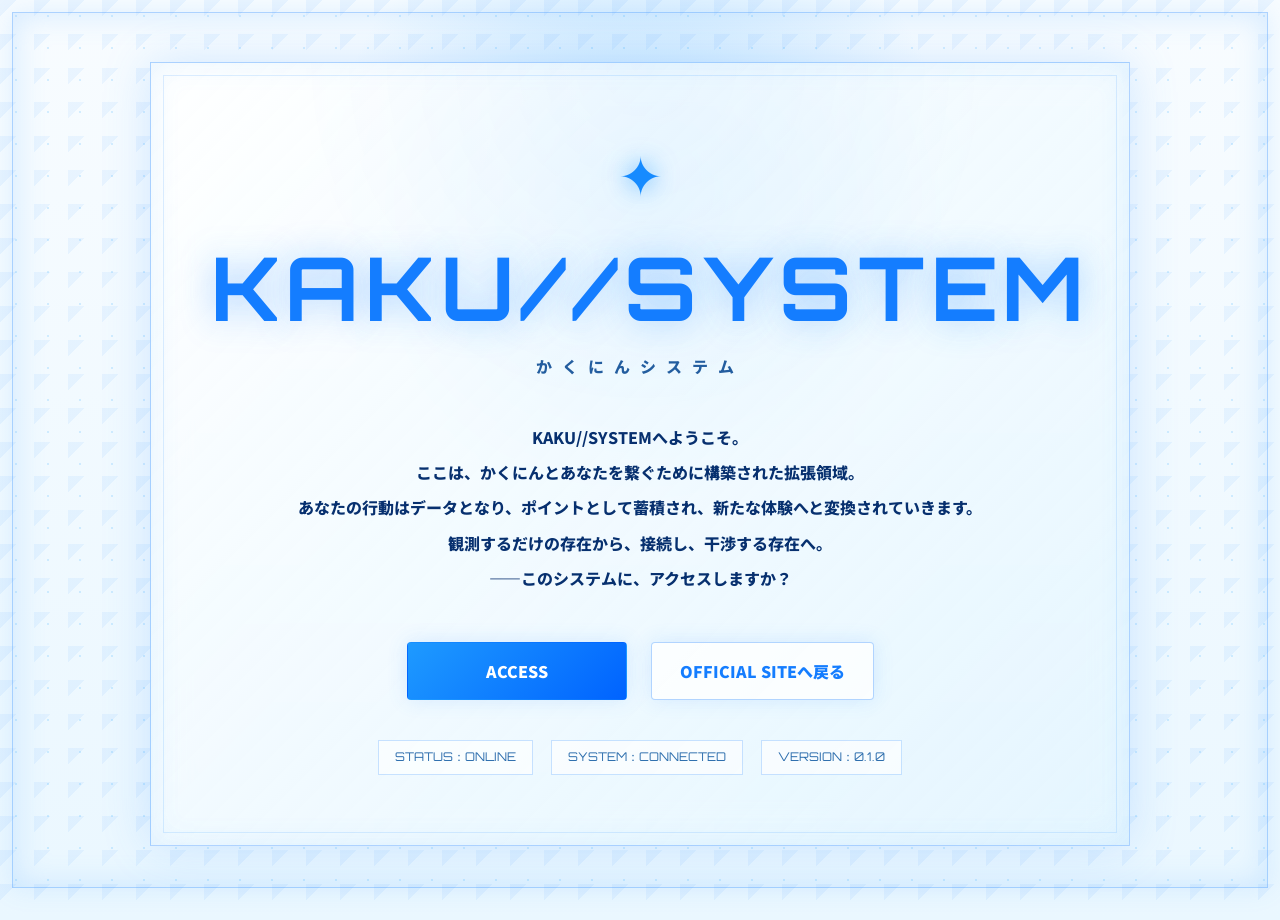
==== Kakunin-site/system/index.html @ 19a6462c "Add files via upload" ====
<!DOCTYPE html>
<html lang="ja">
<head>
  <meta charset="UTF-8">
  <meta name="viewport" content="width=device-width, initial-scale=1.0">
  <title>KAKU//SYSTEM</title>

  <link href="https://fonts.googleapis.com/css2?family=Orbitron:wght@500;700;800&family=Noto+Sans+JP:wght@400;600;700;800&display=swap" rel="stylesheet">

  <style>
    * {
      margin: 0;
      padding: 0;
      box-sizing: border-box;
    }

    body {
      min-height: 100vh;
      font-family: "Noto Sans JP", sans-serif;
      color: #07306f;
      background:
        radial-gradient(circle at 50% 20%, rgba(60, 170, 255, 0.32), transparent 32%),
        linear-gradient(180deg, #f8fcff, #eaf7ff);
      overflow: hidden;
    }

    body::before {
      content: "";
      position: fixed;
      inset: 0;
      background:
        linear-gradient(135deg, rgba(0,119,255,0.055) 25%, transparent 25%) 0 0 / 34px 34px,
        radial-gradient(circle, rgba(0,153,255,0.14) 1px, transparent 1px) 0 0 / 32px 32px;
      pointer-events: none;
    }

    .frame {
      position: fixed;
      inset: 12px;
      border: 1px solid rgba(80, 160, 255, 0.45);
      box-shadow:
        inset 0 0 32px rgba(80,170,255,0.22),
        0 0 24px rgba(80,170,255,0.15);
      pointer-events: none;
    }

    .system {
      position: relative;
      width: min(1200px, calc(100% - 40px));
      min-height: calc(100vh - 40px);
      margin: 20px auto;
      padding: 42px;
      display: grid;
      place-items: center;
    }

    .panel {
      position: relative;
      width: 100%;
      max-width: 980px;
      padding: 70px 60px;
      text-align: center;
      border: 1px solid rgba(70,150,255,0.42);
      background:
        linear-gradient(135deg, rgba(255,255,255,0.88), rgba(225,245,255,0.62)),
        radial-gradient(circle at 50% 0%, rgba(80,170,255,0.22), transparent 38%);
      backdrop-filter: blur(18px);
      box-shadow:
        inset 0 0 30px rgba(80,170,255,0.12),
        0 0 46px rgba(60,150,255,0.2);
      overflow: hidden;
    }

    .panel::before {
      content: "";
      position: absolute;
      inset: 12px;
      border: 1px solid rgba(80,160,255,0.18);
      pointer-events: none;
    }

    .mark {
      font-size: 54px;
      color: #168bff;
      text-shadow: 0 0 24px rgba(0,140,255,0.65);
      margin-bottom: 20px;
    }

    h1 {
      font-family: "Orbitron", sans-serif;
      font-size: clamp(42px, 7vw, 88px);
      letter-spacing: 6px;
      color: #147dff;
      text-shadow: 0 0 34px rgba(40,140,255,0.38);
    }

    .kana {
      margin-top: 12px;
      letter-spacing: 10px;
      font-weight: 800;
      color: #235d9f;
    }

    .copy {
      margin: 42px auto 0;
      max-width: 720px;
      line-height: 2.2;
      font-weight: 800;
      font-size: 16px;
    }

    .buttons {
      margin-top: 46px;
      display: flex;
      justify-content: center;
      gap: 24px;
      flex-wrap: wrap;
    }

    a {
      text-decoration: none;
    }

    .btn {
      min-width: 220px;
      padding: 16px 28px;
      display: inline-flex;
      justify-content: center;
      align-items: center;
      border: 1px solid rgba(65,150,255,0.4);
      border-radius: 4px;
      font-weight: 900;
      color: #147dff;
      background: rgba(255,255,255,0.76);
      box-shadow: 0 0 20px rgba(60,150,255,0.16);
      transition: 0.25s;
    }

    .btn.primary {
      color: #fff;
      background: linear-gradient(135deg, #1e9aff, #0063ff);
      border-color: transparent;
    }

    .btn:hover {
      transform: translateY(-3px);
      box-shadow: 0 0 34px rgba(40,140,255,0.34);
    }

    .status {
      margin-top: 40px;
      display: flex;
      justify-content: center;
      gap: 18px;
      flex-wrap: wrap;
      font-family: "Orbitron", sans-serif;
      font-size: 12px;
      color: #2c6dad;
    }

    .status span {
      padding: 8px 16px;
      border: 1px solid rgba(65,150,255,0.28);
      background: rgba(255,255,255,0.62);
    }

    @media (max-width: 600px) {
      .panel {
        padding: 50px 24px;
      }

      h1 {
        letter-spacing: 3px;
      }

      .btn {
        width: 100%;
      }
    }
  </style>
</head>

<body>
  <div class="frame"></div>

  <main class="system">
    <section class="panel">
      <div class="mark">✦</div>

      <h1>KAKU//SYSTEM</h1>
      <p class="kana">かくにんシステム</p>

      <div class="copy">
        <p>KAKU//SYSTEMへようこそ。</p>
        <p>ここは、かくにんとあなたを繋ぐために構築された拡張領域。</p>
        <p>あなたの行動はデータとなり、ポイントとして蓄積され、新たな体験へと変換されていきます。</p>
        <p>観測するだけの存在から、接続し、干渉する存在へ。</p>
        <p>——このシステムに、アクセスしますか？</p>
      </div>

      <div class="buttons">
        <a class="btn primary" href="#">ACCESS</a>
        <a class="btn" href="../index.html">OFFICIAL SITEへ戻る</a>
      </div>

      <div class="status">
        <span>STATUS：ONLINE</span>
        <span>SYSTEM：CONNECTED</span>
        <span>VERSION：0.1.0</span>
      </div>
    </section>
  </main>
</body>
</html>
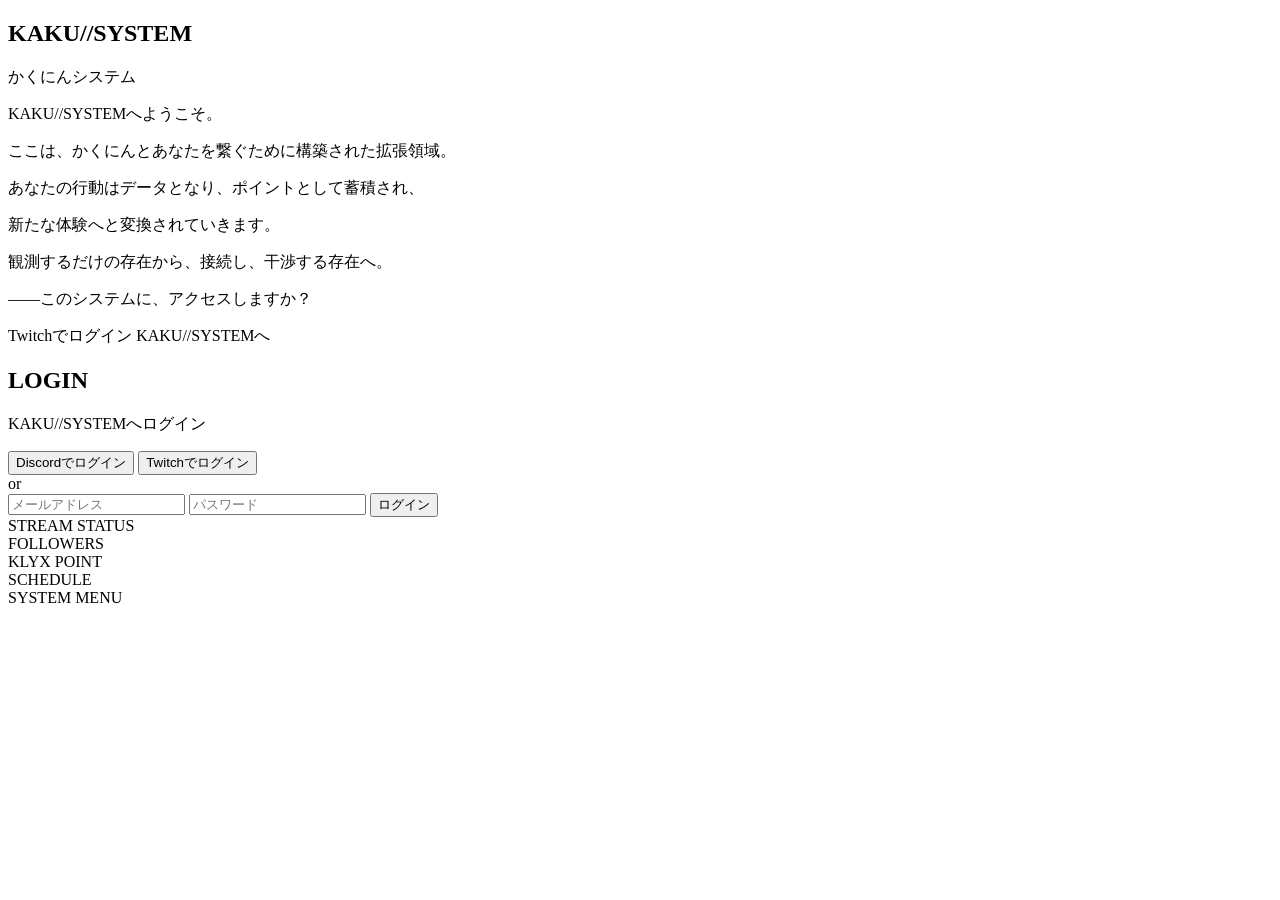
==== commit e0bf1976: "Update index.html" ====
--- a/Kakunin-site/system/index.html
+++ b/Kakunin-site/system/index.html
@@ -1,214 +1,72 @@
 <!DOCTYPE html>
 <html lang="ja">
 <head>
-  <meta charset="UTF-8">
-  <meta name="viewport" content="width=device-width, initial-scale=1.0">
-  <title>KAKU//SYSTEM</title>
+<meta charset="UTF-8">
+<meta name="viewport" content="width=device-width, initial-scale=1.0">
+<title>KAKU//SYSTEM</title>
 
-  <link href="https://fonts.googleapis.com/css2?family=Orbitron:wght@500;700;800&family=Noto+Sans+JP:wght@400;600;700;800&display=swap" rel="stylesheet">
-
-  <style>
-    * {
-      margin: 0;
-      padding: 0;
-      box-sizing: border-box;
-    }
-
-    body {
-      min-height: 100vh;
-      font-family: "Noto Sans JP", sans-serif;
-      color: #07306f;
-      background:
-        radial-gradient(circle at 50% 20%, rgba(60, 170, 255, 0.32), transparent 32%),
-        linear-gradient(180deg, #f8fcff, #eaf7ff);
-      overflow: hidden;
-    }
-
-    body::before {
-      content: "";
-      position: fixed;
-      inset: 0;
-      background:
-        linear-gradient(135deg, rgba(0,119,255,0.055) 25%, transparent 25%) 0 0 / 34px 34px,
-        radial-gradient(circle, rgba(0,153,255,0.14) 1px, transparent 1px) 0 0 / 32px 32px;
-      pointer-events: none;
-    }
-
-    .frame {
-      position: fixed;
-      inset: 12px;
-      border: 1px solid rgba(80, 160, 255, 0.45);
-      box-shadow:
-        inset 0 0 32px rgba(80,170,255,0.22),
-        0 0 24px rgba(80,170,255,0.15);
-      pointer-events: none;
-    }
-
-    .system {
-      position: relative;
-      width: min(1200px, calc(100% - 40px));
-      min-height: calc(100vh - 40px);
-      margin: 20px auto;
-      padding: 42px;
-      display: grid;
-      place-items: center;
-    }
-
-    .panel {
-      position: relative;
-      width: 100%;
-      max-width: 980px;
-      padding: 70px 60px;
-      text-align: center;
-      border: 1px solid rgba(70,150,255,0.42);
-      background:
-        linear-gradient(135deg, rgba(255,255,255,0.88), rgba(225,245,255,0.62)),
-        radial-gradient(circle at 50% 0%, rgba(80,170,255,0.22), transparent 38%);
-      backdrop-filter: blur(18px);
-      box-shadow:
-        inset 0 0 30px rgba(80,170,255,0.12),
-        0 0 46px rgba(60,150,255,0.2);
-      overflow: hidden;
-    }
-
-    .panel::before {
-      content: "";
-      position: absolute;
-      inset: 12px;
-      border: 1px solid rgba(80,160,255,0.18);
-      pointer-events: none;
-    }
-
-    .mark {
-      font-size: 54px;
-      color: #168bff;
-      text-shadow: 0 0 24px rgba(0,140,255,0.65);
-      margin-bottom: 20px;
-    }
-
-    h1 {
-      font-family: "Orbitron", sans-serif;
-      font-size: clamp(42px, 7vw, 88px);
-      letter-spacing: 6px;
-      color: #147dff;
-      text-shadow: 0 0 34px rgba(40,140,255,0.38);
-    }
-
-    .kana {
-      margin-top: 12px;
-      letter-spacing: 10px;
-      font-weight: 800;
-      color: #235d9f;
-    }
-
-    .copy {
-      margin: 42px auto 0;
-      max-width: 720px;
-      line-height: 2.2;
-      font-weight: 800;
-      font-size: 16px;
-    }
-
-    .buttons {
-      margin-top: 46px;
-      display: flex;
-      justify-content: center;
-      gap: 24px;
-      flex-wrap: wrap;
-    }
-
-    a {
-      text-decoration: none;
-    }
-
-    .btn {
-      min-width: 220px;
-      padding: 16px 28px;
-      display: inline-flex;
-      justify-content: center;
-      align-items: center;
-      border: 1px solid rgba(65,150,255,0.4);
-      border-radius: 4px;
-      font-weight: 900;
-      color: #147dff;
-      background: rgba(255,255,255,0.76);
-      box-shadow: 0 0 20px rgba(60,150,255,0.16);
-      transition: 0.25s;
-    }
-
-    .btn.primary {
-      color: #fff;
-      background: linear-gradient(135deg, #1e9aff, #0063ff);
-      border-color: transparent;
-    }
-
-    .btn:hover {
-      transform: translateY(-3px);
-      box-shadow: 0 0 34px rgba(40,140,255,0.34);
-    }
-
-    .status {
-      margin-top: 40px;
-      display: flex;
-      justify-content: center;
-      gap: 18px;
-      flex-wrap: wrap;
-      font-family: "Orbitron", sans-serif;
-      font-size: 12px;
-      color: #2c6dad;
-    }
-
-    .status span {
-      padding: 8px 16px;
-      border: 1px solid rgba(65,150,255,0.28);
-      background: rgba(255,255,255,0.62);
-    }
-
-    @media (max-width: 600px) {
-      .panel {
-        padding: 50px 24px;
-      }
-
-      h1 {
-        letter-spacing: 3px;
-      }
-
-      .btn {
-        width: 100%;
-      }
-    }
-  </style>
+<link href="https://fonts.googleapis.com/css2?family=Orbitron:wght@600;800&family=Noto+Sans+JP:wght@400;700;800&display=swap" rel="stylesheet">
+<link rel="stylesheet" href="system.css">
 </head>
 
 <body>
-  <div class="frame"></div>
 
-  <main class="system">
-    <section class="panel">
-      <div class="mark">✦</div>
+<div class="frame"></div>
 
-      <h1>KAKU//SYSTEM</h1>
-      <p class="kana">かくにんシステム</p>
+<main class="system">
 
-      <div class="copy">
-        <p>KAKU//SYSTEMへようこそ。</p>
-        <p>ここは、かくにんとあなたを繋ぐために構築された拡張領域。</p>
-        <p>あなたの行動はデータとなり、ポイントとして蓄積され、新たな体験へと変換されていきます。</p>
-        <p>観測するだけの存在から、接続し、干渉する存在へ。</p>
-        <p>——このシステムに、アクセスしますか？</p>
-      </div>
+  <!-- 左 -->
+  <section class="hero">
 
-      <div class="buttons">
-        <a class="btn primary" href="#">ACCESS</a>
-        <a class="btn" href="../index.html">OFFICIAL SITEへ戻る</a>
-      </div>
+    <h1>KAKU//SYSTEM</h1>
+    <p class="kana">かくにんシステム</p>
 
-      <div class="status">
-        <span>STATUS：ONLINE</span>
-        <span>SYSTEM：CONNECTED</span>
-        <span>VERSION：0.1.0</span>
-      </div>
-    </section>
-  </main>
+    <div class="copy">
+      <p>KAKU//SYSTEMへようこそ。</p>
+      <p>ここは、かくにんとあなたを繋ぐために構築された拡張領域。</p>
+      <p>あなたの行動はデータとなり、ポイントとして蓄積され、</p>
+      <p>新たな体験へと変換されていきます。</p>
+      <p>観測するだけの存在から、接続し、干渉する存在へ。</p>
+      <p>——このシステムに、アクセスしますか？</p>
+    </div>
+
+    <div class="hero-btns">
+      <a class="btn ghost">Twitchでログイン</a>
+      <a class="btn primary">KAKU//SYSTEMへ</a>
+    </div>
+
+  </section>
+
+  <!-- 右 -->
+  <aside class="login">
+
+    <h2>LOGIN</h2>
+    <p class="sub">KAKU//SYSTEMへログイン</p>
+
+    <button class="login-btn discord">Discordでログイン</button>
+    <button class="login-btn twitch">Twitchでログイン</button>
+
+    <div class="or">or</div>
+
+    <input type="text" placeholder="メールアドレス">
+    <input type="password" placeholder="パスワード">
+
+    <button class="login-main">ログイン</button>
+
+  </aside>
+
+</main>
+
+<!-- 下パネル -->
+<section class="dashboard">
+
+  <div class="card">STREAM STATUS</div>
+  <div class="card">FOLLOWERS</div>
+  <div class="card">KLYX POINT</div>
+  <div class="card">SCHEDULE</div>
+  <div class="card">SYSTEM MENU</div>
+
+</section>
+
 </body>
-</html>+</html>
